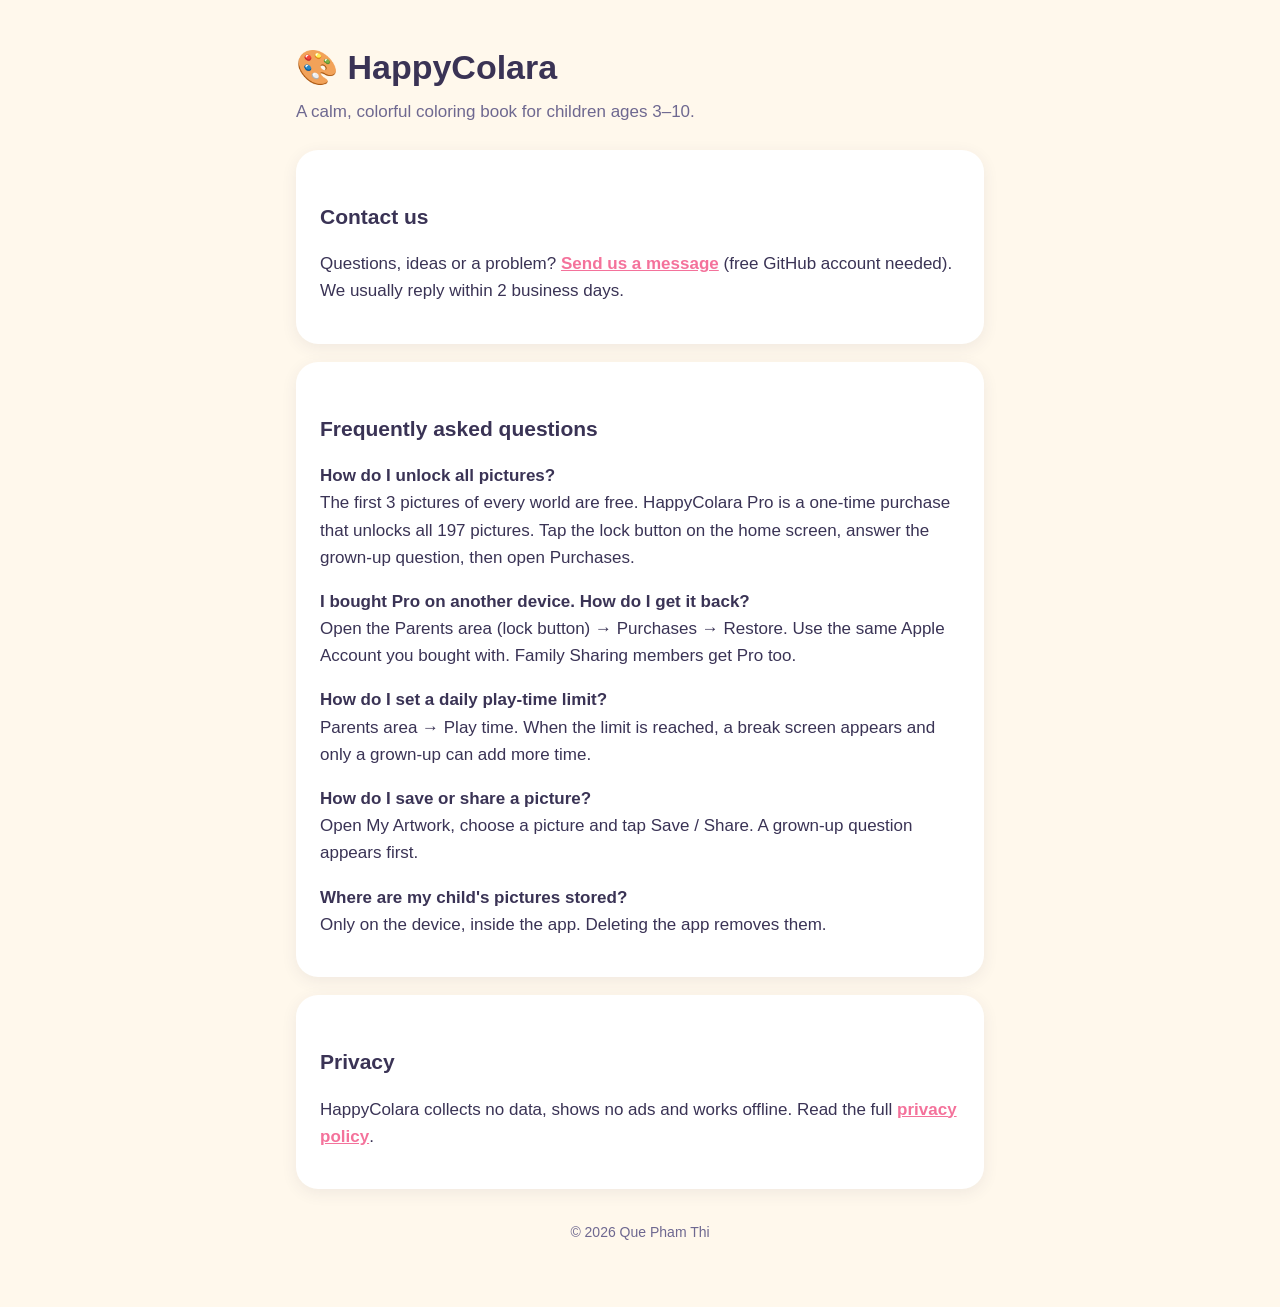
==== index.html @ f0fda35a "HappyColara support and privacy pages Co-Authored-By: Claude Opus 5.5 <noreply@anthropic.com>" ====
<!doctype html>
<html lang="en">
<head>
<meta charset="utf-8">
<meta name="viewport" content="width=device-width, initial-scale=1">
<title>HappyColara Support</title>
<link rel="stylesheet" href="style.css">
</head>
<body>
<main>
<h1>🎨 HappyColara</h1>
<p class="sub">A calm, colorful coloring book for children ages 3–10.</p>

<div class="card">
<h2>Contact us</h2>
<p>Questions, ideas or a problem? <a href="https://github.com/QuePhamThi/happycolara/issues/new">Send us a message</a> (free GitHub account needed). We usually reply within 2 business days.</p>
</div>

<div class="card">
<h2>Frequently asked questions</h2>
<p><strong>How do I unlock all pictures?</strong><br>
The first 3 pictures of every world are free. HappyColara Pro is a one-time purchase that unlocks all 197 pictures. Tap the lock button on the home screen, answer the grown-up question, then open Purchases.</p>
<p><strong>I bought Pro on another device. How do I get it back?</strong><br>
Open the Parents area (lock button) → Purchases → Restore. Use the same Apple Account you bought with. Family Sharing members get Pro too.</p>
<p><strong>How do I set a daily play-time limit?</strong><br>
Parents area → Play time. When the limit is reached, a break screen appears and only a grown-up can add more time.</p>
<p><strong>How do I save or share a picture?</strong><br>
Open My Artwork, choose a picture and tap Save / Share. A grown-up question appears first.</p>
<p><strong>Where are my child's pictures stored?</strong><br>
Only on the device, inside the app. Deleting the app removes them.</p>
</div>

<div class="card">
<h2>Privacy</h2>
<p>HappyColara collects no data, shows no ads and works offline. Read the full <a href="privacy.html">privacy policy</a>.</p>
</div>

<footer>© 2026 Que Pham Thi</footer>
</main>
</body>
</html>
---- style.css ----
:root{--bg:#FFF8EC;--card:#fff;--ink:#3A3355;--soft:#6E6890;--pink:#F4729B}
*{box-sizing:border-box}
body{margin:0;background:var(--bg);color:var(--ink);font:17px/1.6 -apple-system,BlinkMacSystemFont,"SF Pro Rounded","Segoe UI",sans-serif}
main{max-width:720px;margin:0 auto;padding:40px 16px 64px}
h1{font-size:34px;margin:0 0 4px}
h2{font-size:21px;margin:28px 0 6px}
.sub{color:var(--soft);margin:0 0 24px}
.card{background:var(--card);border-radius:22px;padding:22px 24px;box-shadow:0 4px 16px rgba(58,51,85,.08);margin-bottom:18px}
a{color:var(--pink);font-weight:600}
footer{color:var(--soft);font-size:14px;margin-top:32px;text-align:center}
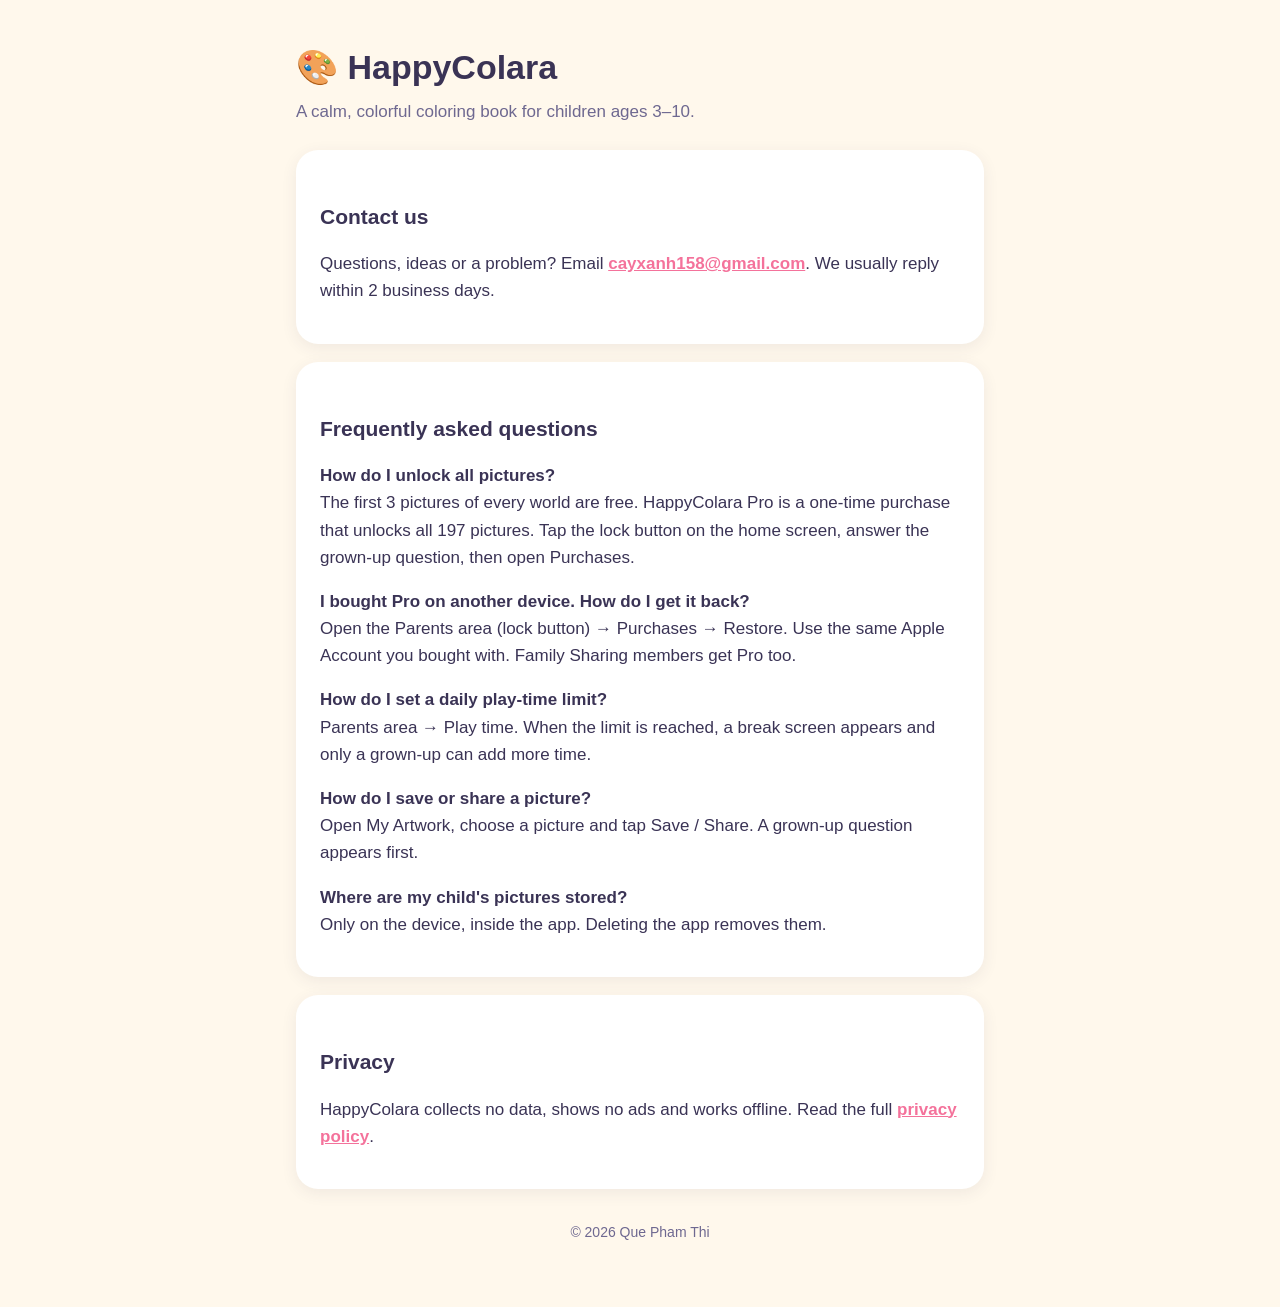
==== commit d93ac065: "Use email for support contact Co-Authored-By: Claude Opus 5.5 <noreply@anthropic.com>" ====
--- a/index.html
+++ b/index.html
@@ -13,7 +13,7 @@
 
 <div class="card">
 <h2>Contact us</h2>
-<p>Questions, ideas or a problem? <a href="https://github.com/QuePhamThi/happycolara/issues/new">Send us a message</a> (free GitHub account needed). We usually reply within 2 business days.</p>
+<p>Questions, ideas or a problem? Email <a href="mailto:cayxanh158@gmail.com">cayxanh158@gmail.com</a>. We usually reply within 2 business days.</p>
 </div>
 
 <div class="card">
